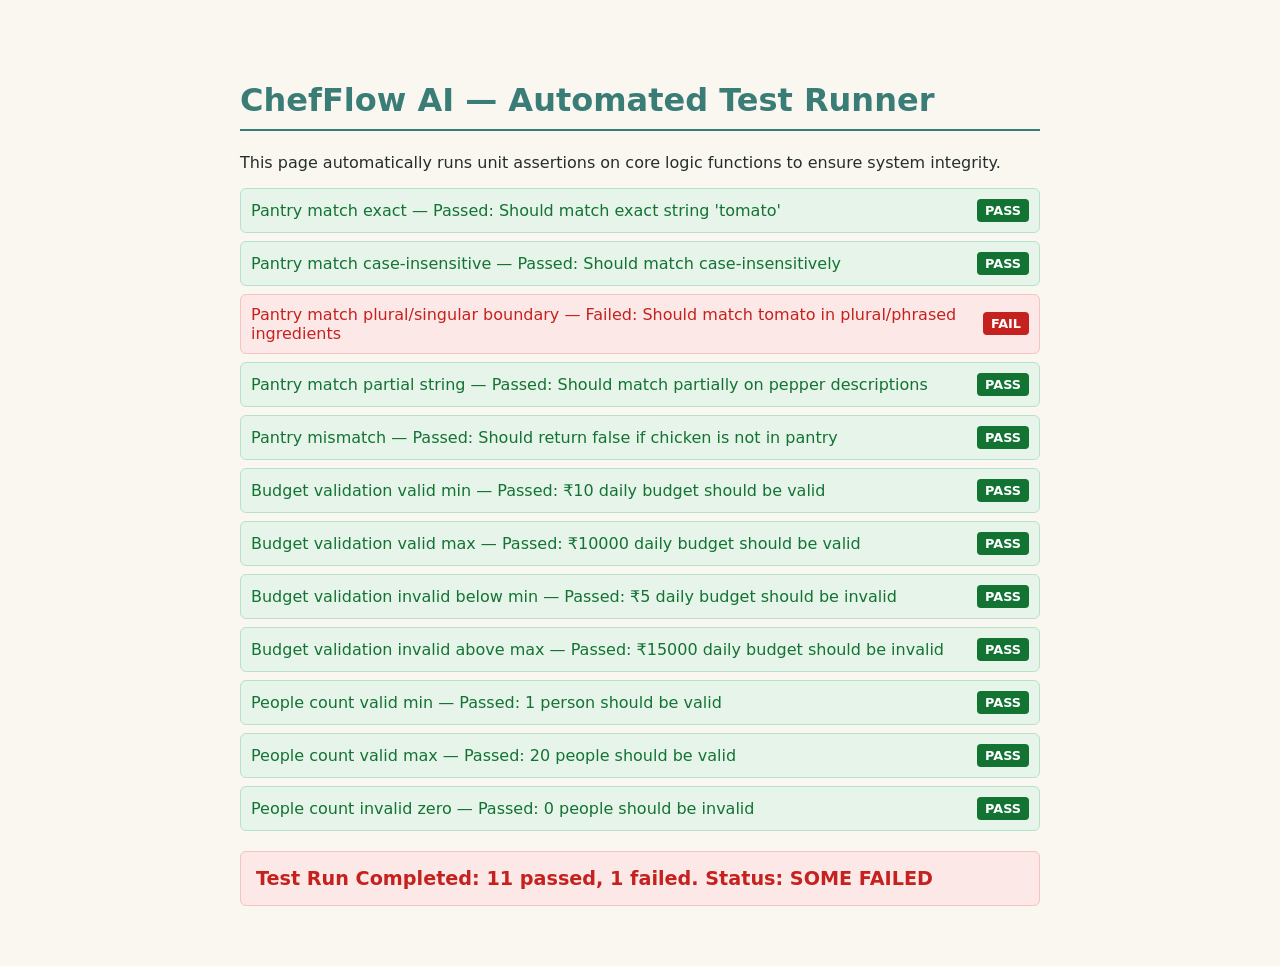
==== test.html @ e17bcb76 "Second" ====
<!DOCTYPE html>
<html lang="en">
<head>
  <meta charset="UTF-8">
  <meta name="viewport" content="width=device-width, initial-scale=1.0">
  <title>ChefFlow AI — Test Suite</title>
  <style>
    body {
      font-family: system-ui, -apple-system, sans-serif;
      background-color: #faf6f0;
      color: #232f2d;
      max-width: 800px;
      margin: 40px auto;
      padding: 20px;
    }
    h1 {
      border-bottom: 2px solid #3a7d77;
      padding-bottom: 10px;
      color: #3a7d77;
    }
    .test-case {
      padding: 10px;
      margin: 8px 0;
      border-radius: 6px;
      border: 1px solid #ddd;
      display: flex;
      justify-content: space-between;
      align-items: center;
    }
    .pass {
      background-color: #e6f4ea;
      border-color: #b7e1cd;
      color: #137333;
    }
    .fail {
      background-color: #fce8e6;
      border-color: #f7c2c0;
      color: #c5221f;
    }
    .badge {
      font-weight: bold;
      text-transform: uppercase;
      font-size: 0.8em;
      padding: 4px 8px;
      border-radius: 4px;
    }
    .pass .badge {
      background-color: #137333;
      color: white;
    }
    .fail .badge {
      background-color: #c5221f;
      color: white;
    }
    .summary {
      font-size: 1.2em;
      font-weight: bold;
      margin-top: 20px;
      padding: 15px;
      background: #e2ecf0;
      border-radius: 6px;
      border: 1px solid #cde0de;
    }
  </style>
</head>
<body>
  <h1>ChefFlow AI — Automated Test Runner</h1>
  <p>This page automatically runs unit assertions on core logic functions to ensure system integrity.</p>

  <div id="test-results">Running tests...</div>
  <div id="test-summary" class="summary" style="display: none;"></div>

  <script>
    // Replicate core logic functions to test in isolation
    function isIngredientInPantry(ing, pantryList) {
      const clean = (str) => str.toLowerCase().replace(/[(),.-]/g, ' ').replace(/\s+/g, ' ').trim();
      const escapeRegExp = (str) => str.replace(/[.*+?^${}()|[\]\\]/g, '\\$&');
      
      const cr = clean(ing);
      return pantryList.some(p => {
        const cp = clean(p);
        if (cr === cp) return true;
        
        try {
          const regexP = new RegExp('\\b' + escapeRegExp(cp) + '\\b');
          const regexR = new RegExp('\\b' + escapeRegExp(cr) + '\\b');
          return regexP.test(cr) || regexR.test(cp);
        } catch (e) {
          return cr.includes(cp) || cp.includes(cr);
        }
      });
    }

    // Test Runner Logic
    const resultsContainer = document.getElementById("test-results");
    const summaryContainer = document.getElementById("test-summary");
    resultsContainer.innerHTML = "";

    let passedCount = 0;
    let failedCount = 0;

    function assert(name, condition, expectedMessage) {
      const isPassed = condition;
      if (isPassed) {
        passedCount++;
      } else {
        failedCount++;
      }

      const div = document.createElement("div");
      div.className = `test-case ${isPassed ? 'pass' : 'fail'}`;
      
      const desc = document.createElement("span");
      desc.textContent = `${name} — ${isPassed ? 'Passed' : 'Failed'}: ${expectedMessage}`;
      
      const badge = document.createElement("span");
      badge.className = "badge";
      badge.textContent = isPassed ? "Pass" : "Fail";

      div.appendChild(desc);
      div.appendChild(badge);
      resultsContainer.appendChild(div);
    }

    // Run Tests
    try {
      // 1. Test Pantry Matching
      assert(
        "Pantry match exact",
        isIngredientInPantry("tomato", ["tomato", "onion"]),
        "Should match exact string 'tomato'"
      );

      assert(
        "Pantry match case-insensitive",
        isIngredientInPantry("Tomato", ["tomato", "onion"]),
        "Should match case-insensitively"
      );

      assert(
        "Pantry match plural/singular boundary",
        isIngredientInPantry("fresh organic tomatoes", ["tomato"]),
        "Should match tomato in plural/phrased ingredients"
      );

      assert(
        "Pantry match partial string",
        isIngredientInPantry("bell pepper", ["red bell pepper"]),
        "Should match partially on pepper descriptions"
      );

      assert(
        "Pantry mismatch",
        !isIngredientInPantry("chicken", ["tomato", "onion"]),
        "Should return false if chicken is not in pantry"
      );

      // 2. Test mock validation constraints
      const validateBudgetMock = (val) => !isNaN(val) && val >= 10 && val <= 10000;
      assert(
        "Budget validation valid min",
        validateBudgetMock(10),
        "₹10 daily budget should be valid"
      );
      assert(
        "Budget validation valid max",
        validateBudgetMock(10000),
        "₹10000 daily budget should be valid"
      );
      assert(
        "Budget validation invalid below min",
        !validateBudgetMock(5),
        "₹5 daily budget should be invalid"
      );
      assert(
        "Budget validation invalid above max",
        !validateBudgetMock(15000),
        "₹15000 daily budget should be invalid"
      );

      const validatePeopleMock = (val) => !isNaN(val) && val >= 1 && val <= 20;
      assert(
        "People count valid min",
        validatePeopleMock(1),
        "1 person should be valid"
      );
      assert(
        "People count valid max",
        validatePeopleMock(20),
        "20 people should be valid"
      );
      assert(
        "People count invalid zero",
        !validatePeopleMock(0),
        "0 people should be invalid"
      );

      // Display Summary
      summaryContainer.style.display = "block";
      summaryContainer.textContent = `Test Run Completed: ${passedCount} passed, ${failedCount} failed. Status: ${failedCount === 0 ? 'ALL PASSED' : 'SOME FAILED'}`;
      if (failedCount > 0) {
        summaryContainer.style.backgroundColor = "#fce8e6";
        summaryContainer.style.borderColor = "#f7c2c0";
        summaryContainer.style.color = "#c5221f";
      } else {
        summaryContainer.style.backgroundColor = "#e6f4ea";
        summaryContainer.style.borderColor = "#b7e1cd";
        summaryContainer.style.color = "#137333";
      }
    } catch (err) {
      resultsContainer.innerHTML += `<div class="test-case fail">Runner Error: ${err.message} <span class="badge">Fail</span></div>`;
    }
  </script>
</body>
</html>
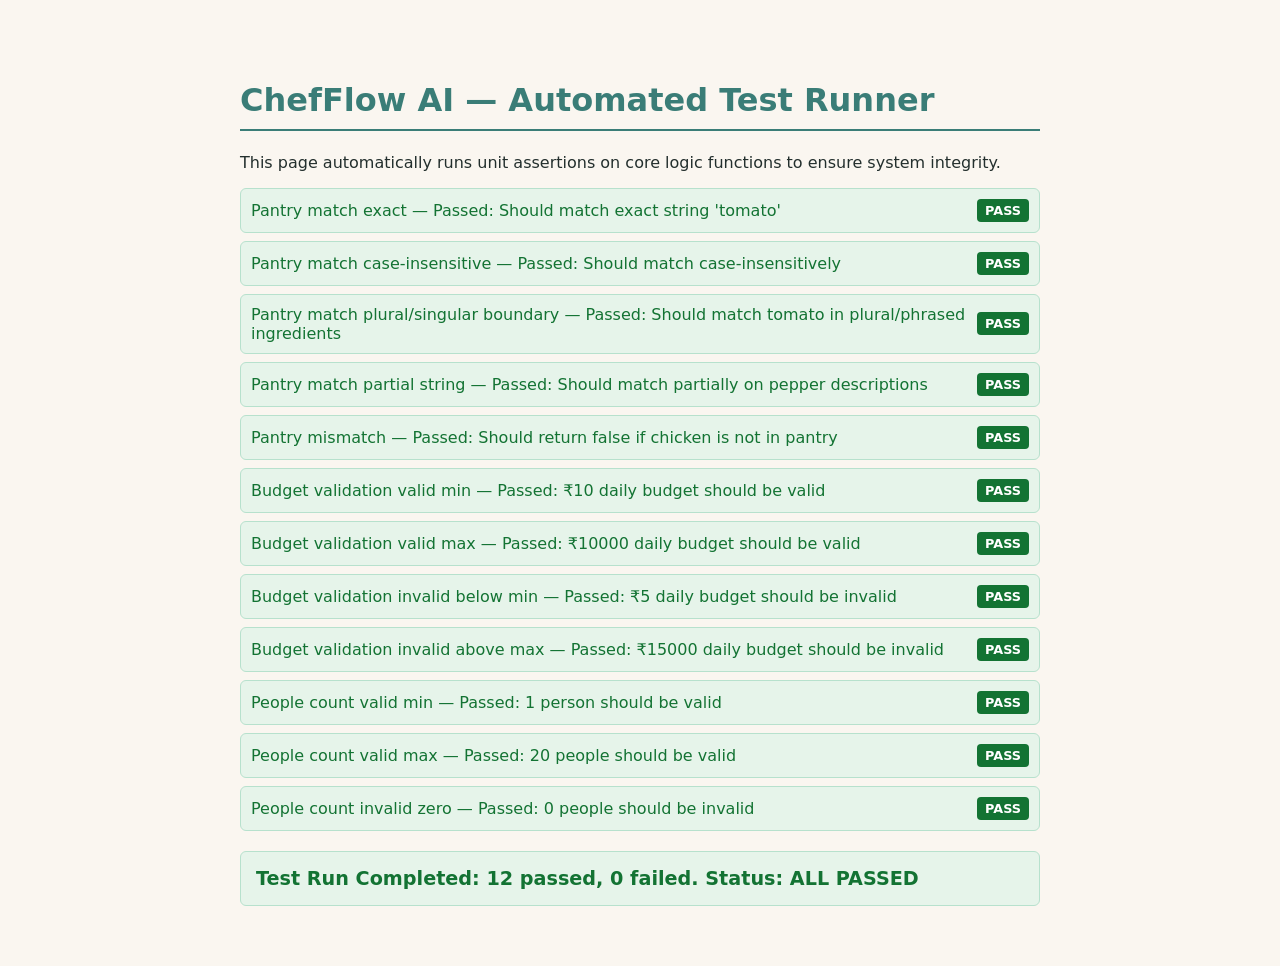
==== commit ffb20fc7: "third" ====
--- a/test.html
+++ b/test.html
@@ -74,19 +74,28 @@
     // Replicate core logic functions to test in isolation
     function isIngredientInPantry(ing, pantryList) {
       const clean = (str) => str.toLowerCase().replace(/[(),.-]/g, ' ').replace(/\s+/g, ' ').trim();
+      const singularize = (str) => str.replace(/s\b/g, '').replace(/es\b/g, '');
       const escapeRegExp = (str) => str.replace(/[.*+?^${}()|[\]\\]/g, '\\$&');
       
       const cr = clean(ing);
+      const crSingular = singularize(cr);
+      
       return pantryList.some(p => {
         const cp = clean(p);
-        if (cr === cp) return true;
+        const cpSingular = singularize(cp);
+        
+        if (cr === cp || crSingular === cpSingular) return true;
+        
+        if (cr.includes(cp) || cp.includes(cr) || crSingular.includes(cpSingular) || cpSingular.includes(crSingular)) {
+          return true;
+        }
         
         try {
-          const regexP = new RegExp('\\b' + escapeRegExp(cp) + '\\b');
-          const regexR = new RegExp('\\b' + escapeRegExp(cr) + '\\b');
-          return regexP.test(cr) || regexR.test(cp);
+          const regexP = new RegExp('\\b' + escapeRegExp(cpSingular) + '\\b');
+          const regexR = new RegExp('\\b' + escapeRegExp(crSingular) + '\\b');
+          return regexP.test(crSingular) || regexR.test(cpSingular);
         } catch (e) {
-          return cr.includes(cp) || cp.includes(cr);
+          return false;
         }
       });
     }
